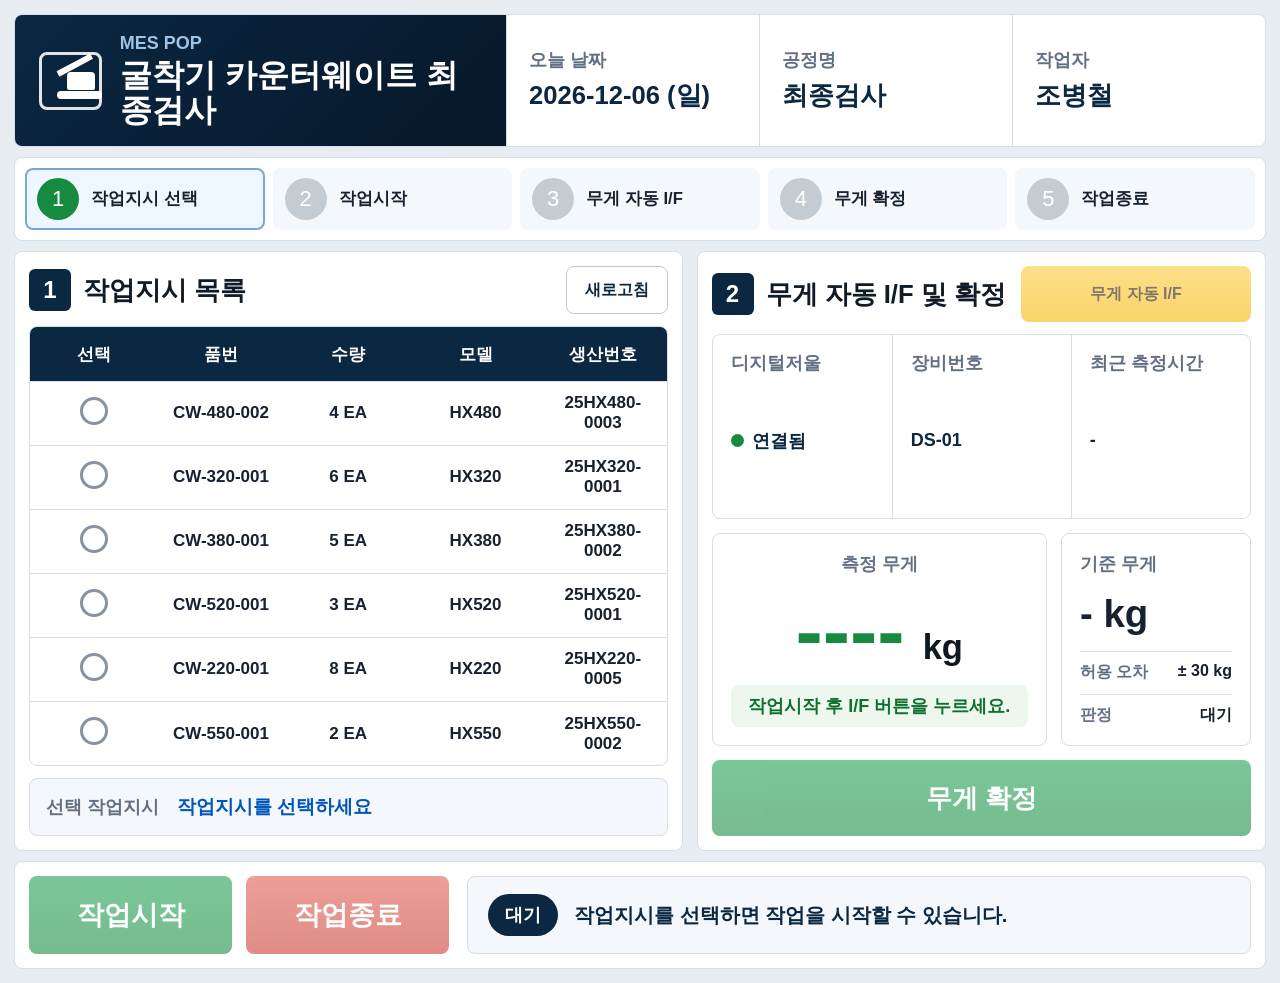
==== index.html @ 25e232bf "Add MES POP final inspection screen" ====
<!doctype html>
<html lang="ko">
  <head>
    <meta charset="UTF-8" />
    <meta name="viewport" content="width=device-width, initial-scale=1.0" />
    <title>MES POP - 최종검사 무게 I/F</title>
    <link rel="stylesheet" href="./styles.css" />
  </head>
  <body>
    <main class="pop-shell">
      <header class="top-bar">
        <section class="brand">
          <div class="brand-icon" aria-hidden="true">
            <span class="boom"></span>
            <span class="body"></span>
            <span class="track"></span>
          </div>
          <div>
            <p class="system-label">MES POP</p>
            <h1>굴착기 카운터웨이트 최종검사</h1>
          </div>
        </section>
        <section class="header-facts" aria-label="작업 기본 정보">
          <article>
            <span>오늘 날짜</span>
            <strong id="todayText">2026-07-09 (목)</strong>
          </article>
          <article>
            <span>공정명</span>
            <strong>최종검사</strong>
          </article>
          <article>
            <span>작업자</span>
            <strong>조병철</strong>
          </article>
        </section>
      </header>

      <section class="status-strip" aria-label="작업 진행 단계">
        <div class="step is-active" data-step="select">
          <span>1</span>
          <strong>작업지시 선택</strong>
        </div>
        <div class="step" data-step="start">
          <span>2</span>
          <strong>작업시작</strong>
        </div>
        <div class="step" data-step="interface">
          <span>3</span>
          <strong>무게 자동 I/F</strong>
        </div>
        <div class="step" data-step="confirm">
          <span>4</span>
          <strong>무게 확정</strong>
        </div>
        <div class="step" data-step="end">
          <span>5</span>
          <strong>작업종료</strong>
        </div>
      </section>

      <section class="workspace">
        <section class="work-orders" aria-labelledby="workOrderTitle">
          <div class="section-heading">
            <div>
              <span class="section-number">1</span>
              <h2 id="workOrderTitle">작업지시 목록</h2>
            </div>
            <button class="ghost-button" id="refreshButton" type="button">새로고침</button>
          </div>

          <div class="table-wrap">
            <table>
              <thead>
                <tr>
                  <th>선택</th>
                  <th>품번</th>
                  <th>수량</th>
                  <th>모델</th>
                  <th>생산번호</th>
                </tr>
              </thead>
              <tbody id="orderRows"></tbody>
            </table>
          </div>

          <div class="selected-summary">
            <span>선택 작업지시</span>
            <strong id="selectedOrderText">작업지시를 선택하세요</strong>
          </div>
        </section>

        <section class="scale-panel" aria-labelledby="scalePanelTitle">
          <div class="section-heading">
            <div>
              <span class="section-number">2</span>
              <h2 id="scalePanelTitle">무게 자동 I/F 및 확정</h2>
            </div>
            <button class="if-button" id="interfaceButton" type="button" disabled>
              무게 자동 I/F
            </button>
          </div>

          <div class="device-row">
            <div>
              <span>디지털저울</span>
              <strong><i class="dot"></i>연결됨</strong>
            </div>
            <div>
              <span>장비번호</span>
              <strong>DS-01</strong>
            </div>
            <div>
              <span>최근 측정시간</span>
              <strong id="measuredAt">-</strong>
            </div>
          </div>

          <div class="weight-grid">
            <article class="weight-display">
              <span>측정 무게</span>
              <div><strong id="weightValue">----</strong><em>kg</em></div>
              <p id="stabilityText">작업시작 후 I/F 버튼을 누르세요.</p>
            </article>
            <article class="spec-card">
              <span>기준 무게</span>
              <strong id="targetWeight">- kg</strong>
              <dl>
                <div>
                  <dt>허용 오차</dt>
                  <dd>± 30 kg</dd>
                </div>
                <div>
                  <dt>판정</dt>
                  <dd id="judgeText">대기</dd>
                </div>
              </dl>
            </article>
          </div>

          <button class="confirm-button" id="confirmButton" type="button" disabled>
            무게 확정
          </button>
        </section>
      </section>

      <footer class="control-bar">
        <section class="operator-actions">
          <button class="start-button" id="startButton" type="button" disabled>작업시작</button>
          <button class="end-button" id="endButton" type="button" disabled>작업종료</button>
        </section>
        <section class="message-panel" aria-live="polite">
          <span id="messageType">대기</span>
          <strong id="statusMessage">작업지시를 선택하면 작업을 시작할 수 있습니다.</strong>
        </section>
      </footer>
    </main>

    <script src="./app.js"></script>
  </body>
</html>
---- styles.css ----
:root {
  --navy: #0b2742;
  --navy-2: #12395f;
  --line: #d7dde5;
  --muted: #637083;
  --text: #17212f;
  --panel: #ffffff;
  --soft: #f4f7fb;
  --green: #168b3f;
  --green-2: #0f7130;
  --amber: #f7b500;
  --amber-2: #d98c00;
  --red: #c7392f;
  --disabled: #aeb7c2;
  font-family: "Pretendard", "Apple SD Gothic Neo", "Malgun Gothic", Arial, sans-serif;
}

* {
  box-sizing: border-box;
}

body {
  margin: 0;
  min-height: 100vh;
  background: #e8edf3;
  color: var(--text);
}

button {
  border: 0;
  border-radius: 8px;
  cursor: pointer;
  font: inherit;
  font-weight: 800;
  letter-spacing: 0;
  min-height: 56px;
  transition: transform 120ms ease, box-shadow 120ms ease, background 120ms ease;
}

button:active:not(:disabled) {
  transform: translateY(1px);
}

button:disabled {
  cursor: not-allowed;
  opacity: 0.58;
}

.pop-shell {
  display: grid;
  grid-template-rows: auto auto 1fr auto;
  gap: 14px;
  min-height: 100vh;
  padding: 18px;
}

.top-bar {
  align-items: stretch;
  background: var(--panel);
  border: 1px solid var(--line);
  border-radius: 8px;
  display: grid;
  grid-template-columns: minmax(360px, 1.1fr) 1.7fr;
  overflow: hidden;
}

.top-bar > *,
.workspace > *,
.control-bar > * {
  min-width: 0;
}

.brand {
  align-items: center;
  background: linear-gradient(135deg, var(--navy), #07182a);
  color: #fff;
  display: flex;
  gap: 18px;
  min-height: 104px;
  padding: 22px 28px;
}

.brand-icon {
  border: 3px solid rgba(255, 255, 255, 0.88);
  border-radius: 8px;
  height: 58px;
  position: relative;
  width: 74px;
}

.brand-icon .body,
.brand-icon .track,
.brand-icon .boom {
  background: #fff;
  position: absolute;
}

.brand-icon .body {
  border-radius: 4px 4px 2px 2px;
  bottom: 17px;
  height: 18px;
  left: 25px;
  width: 28px;
}

.brand-icon .track {
  border-radius: 20px;
  bottom: 8px;
  height: 8px;
  left: 15px;
  width: 45px;
}

.brand-icon .boom {
  height: 6px;
  left: 16px;
  top: 16px;
  transform: rotate(-28deg);
  transform-origin: left center;
  width: 38px;
}

.system-label {
  color: #9ec3e7;
  font-size: 18px;
  font-weight: 800;
  margin: 0 0 4px;
}

h1,
h2,
p {
  margin: 0;
}

h1 {
  font-size: clamp(27px, 2.5vw, 40px);
  line-height: 1.1;
}

.header-facts {
  display: grid;
  grid-template-columns: repeat(3, 1fr);
}

.header-facts article {
  align-content: center;
  border-left: 1px solid var(--line);
  display: grid;
  gap: 6px;
  padding: 20px 28px;
}

.header-facts span,
.device-row span,
.selected-summary span,
.spec-card span,
.weight-display span {
  color: var(--muted);
  font-size: 18px;
  font-weight: 800;
}

.header-facts strong {
  color: var(--navy);
  font-size: clamp(23px, 2vw, 31px);
}

.status-strip {
  background: var(--panel);
  border: 1px solid var(--line);
  border-radius: 8px;
  display: grid;
  gap: 10px;
  grid-template-columns: repeat(5, 1fr);
  padding: 14px;
}

.step {
  align-items: center;
  background: var(--soft);
  border: 2px solid transparent;
  border-radius: 8px;
  display: flex;
  gap: 12px;
  min-height: 66px;
  padding: 10px 14px;
}

.step span {
  align-items: center;
  background: #c5cbd3;
  border-radius: 999px;
  color: #fff;
  display: inline-flex;
  flex: 0 0 42px;
  font-size: 22px;
  height: 42px;
  justify-content: center;
  width: 42px;
}

.step strong {
  font-size: clamp(16px, 1.3vw, 21px);
}

.step.is-active {
  background: #eef6ff;
  border-color: #75a8db;
}

.step.is-active span,
.step.is-done span {
  background: var(--green);
}

.workspace {
  display: grid;
  gap: 14px;
  grid-template-columns: minmax(520px, 1.08fr) minmax(480px, 0.92fr);
  min-height: 0;
}

.work-orders,
.scale-panel,
.control-bar {
  background: var(--panel);
  border: 1px solid var(--line);
  border-radius: 8px;
}

.work-orders,
.scale-panel {
  display: grid;
  grid-template-rows: auto 1fr auto;
  min-height: 0;
  padding: 16px;
}

.section-heading {
  align-items: center;
  display: flex;
  justify-content: space-between;
  margin-bottom: 12px;
}

.section-heading > div {
  align-items: center;
  display: flex;
  gap: 12px;
}

.section-number {
  align-items: center;
  background: var(--navy);
  border-radius: 6px;
  color: #fff;
  display: inline-flex;
  font-size: 24px;
  font-weight: 900;
  height: 42px;
  justify-content: center;
  width: 42px;
}

h2 {
  color: #111b27;
  font-size: clamp(24px, 2vw, 32px);
}

.ghost-button {
  background: #fff;
  border: 1px solid #bfc9d4;
  color: var(--navy);
  min-height: 48px;
  padding: 0 18px;
}

.if-button {
  background: linear-gradient(180deg, #ffc936, var(--amber));
  color: #221600;
  min-width: 230px;
  padding: 0 24px;
}

.table-wrap {
  border: 1px solid var(--line);
  border-radius: 8px;
  min-height: 0;
  overflow: auto;
}

table {
  border-collapse: collapse;
  table-layout: fixed;
  width: 100%;
}

th {
  background: var(--navy);
  color: #fff;
  font-size: clamp(17px, 1.25vw, 22px);
  height: 58px;
  position: sticky;
  top: 0;
  z-index: 1;
}

td {
  border-top: 1px solid var(--line);
  font-size: clamp(17px, 1.25vw, 21px);
  font-weight: 700;
  height: 70px;
  padding: 0 14px;
  text-align: center;
  word-break: keep-all;
}

tbody tr {
  cursor: pointer;
}

tbody tr.is-selected {
  background: #e6f2ff;
  color: #0056b8;
  outline: 3px solid #4f9ceb;
  outline-offset: -3px;
}

.radio-mark {
  border: 3px solid #8793a1;
  border-radius: 999px;
  display: inline-block;
  height: 28px;
  position: relative;
  width: 28px;
}

.is-selected .radio-mark {
  border-color: #006ddf;
}

.is-selected .radio-mark::after {
  background: #006ddf;
  border-radius: 999px;
  content: "";
  height: 12px;
  left: 5px;
  position: absolute;
  top: 5px;
  width: 12px;
}

.selected-summary {
  align-items: center;
  background: var(--soft);
  border: 1px solid var(--line);
  border-radius: 8px;
  display: flex;
  gap: 18px;
  margin-top: 12px;
  min-height: 58px;
  padding: 0 16px;
}

.selected-summary strong {
  color: #0056b8;
  font-size: clamp(19px, 1.5vw, 24px);
}

.device-row {
  border: 1px solid var(--line);
  border-radius: 8px;
  display: grid;
  grid-template-columns: repeat(3, 1fr);
  margin-bottom: 14px;
}

.device-row div {
  display: grid;
  gap: 4px;
  padding: 16px 18px;
}

.device-row div + div {
  border-left: 1px solid var(--line);
}

.device-row strong {
  color: var(--navy);
  font-size: clamp(18px, 1.3vw, 23px);
}

.dot {
  background: var(--green);
  border-radius: 999px;
  display: inline-block;
  height: 13px;
  margin-right: 8px;
  width: 13px;
}

.weight-grid {
  display: grid;
  gap: 14px;
  grid-template-columns: 1fr 230px;
}

.weight-display,
.spec-card {
  border: 1px solid var(--line);
  border-radius: 8px;
  min-height: 230px;
  padding: 22px;
}

.weight-display {
  align-content: center;
  display: grid;
  gap: 18px;
  text-align: center;
}

.weight-display div {
  align-items: baseline;
  display: flex;
  gap: 18px;
  justify-content: center;
}

.weight-display strong {
  color: var(--green);
  font-size: clamp(72px, 8vw, 132px);
  line-height: 0.9;
}

.weight-display em {
  color: #101820;
  font-size: clamp(34px, 3.3vw, 50px);
  font-style: normal;
  font-weight: 900;
}

.weight-display p {
  background: #eef7ee;
  border-radius: 8px;
  color: var(--green-2);
  font-size: clamp(18px, 1.4vw, 23px);
  font-weight: 900;
  min-height: 42px;
  padding: 9px 12px;
}

.spec-card {
  display: grid;
  gap: 14px;
}

.spec-card > strong {
  color: var(--text);
  font-size: clamp(31px, 3vw, 44px);
}

dl,
dt,
dd {
  margin: 0;
}

.spec-card dl {
  display: grid;
  gap: 10px;
}

.spec-card dl div {
  border-top: 1px solid var(--line);
  display: flex;
  justify-content: space-between;
  padding-top: 10px;
}

dt {
  color: var(--muted);
  font-weight: 800;
}

dd {
  font-weight: 900;
}

.confirm-button {
  align-self: end;
  background: linear-gradient(180deg, #1aa04c, var(--green));
  color: #fff;
  font-size: clamp(25px, 2vw, 32px);
  margin-top: 14px;
  min-height: 80px;
  width: 100%;
}

.control-bar {
  align-items: center;
  display: grid;
  gap: 18px;
  grid-template-columns: minmax(480px, 0.85fr) 1fr;
  padding: 16px;
}

.operator-actions {
  display: grid;
  gap: 14px;
  grid-template-columns: 1fr 1fr;
}

.start-button,
.end-button {
  color: #fff;
  font-size: clamp(26px, 2.1vw, 34px);
  min-height: 86px;
}

.start-button {
  background: linear-gradient(180deg, #1aa04c, var(--green));
}

.end-button {
  background: linear-gradient(180deg, #e25a4f, var(--red));
}

.message-panel {
  align-items: center;
  background: var(--soft);
  border: 1px solid var(--line);
  border-radius: 8px;
  display: flex;
  gap: 16px;
  min-height: 86px;
  padding: 16px 20px;
}

.message-panel span {
  align-items: center;
  background: var(--navy);
  border-radius: 999px;
  color: #fff;
  display: inline-flex;
  flex: 0 0 70px;
  font-size: 18px;
  font-weight: 900;
  height: 42px;
  justify-content: center;
}

.message-panel strong {
  color: var(--navy);
  font-size: clamp(20px, 1.5vw, 26px);
}

.is-working .message-panel span {
  background: var(--green);
}

.is-alert .message-panel span {
  background: var(--amber-2);
}

.is-complete .message-panel span {
  background: var(--green);
}

@media (max-width: 1020px) {
  .pop-shell {
    padding: 10px;
  }

  .top-bar,
  .workspace,
  .control-bar {
    grid-template-columns: 1fr;
  }

  .header-facts {
    grid-template-columns: 1fr;
  }

  .header-facts article {
    border-left: 0;
    border-top: 1px solid var(--line);
  }

  .status-strip {
    grid-template-columns: 1fr;
  }

  .weight-grid,
  .device-row {
    grid-template-columns: 1fr;
  }

  .device-row div + div {
    border-left: 0;
    border-top: 1px solid var(--line);
  }
}

@media (max-width: 1360px) {
  .pop-shell {
    gap: 10px;
    padding: 14px;
  }

  .brand {
    min-height: 90px;
    padding: 18px 24px;
  }

  .header-facts article {
    padding: 16px 22px;
  }

  .status-strip {
    gap: 8px;
    padding: 10px;
  }

  .step {
    min-height: 60px;
    padding: 8px 10px;
  }

  .workspace {
    grid-template-columns: minmax(0, 1.08fr) minmax(0, 0.92fr);
  }

  .work-orders,
  .scale-panel {
    padding: 14px;
  }

  th {
    height: 54px;
  }

  td {
    height: 64px;
    padding: 0 8px;
  }

  .weight-grid {
    grid-template-columns: minmax(0, 1fr) 190px;
  }

  .weight-display,
  .spec-card {
    min-height: 205px;
    padding: 18px;
  }

  .weight-display strong {
    font-size: clamp(58px, 6.4vw, 82px);
  }

  .weight-display em {
    font-size: clamp(28px, 2.7vw, 38px);
  }

  .confirm-button {
    min-height: 76px;
  }

  .control-bar {
    grid-template-columns: minmax(0, 420px) minmax(0, 1fr);
    padding: 14px;
  }

  .start-button,
  .end-button,
  .message-panel {
    min-height: 78px;
  }
}

@media (max-width: 1020px) {
  .top-bar,
  .workspace,
  .control-bar {
    grid-template-columns: minmax(0, 1fr);
  }

  .section-heading {
    align-items: stretch;
    gap: 10px;
  }

  .section-heading > div {
    min-width: 0;
  }

  .if-button,
  .ghost-button {
    min-width: 0;
    width: 118px;
  }

  .table-wrap {
    max-width: 100%;
    overflow-x: auto;
  }

  table {
    min-width: 680px;
  }

  .weight-grid,
  .device-row,
  .operator-actions {
    grid-template-columns: minmax(0, 1fr);
  }

  .weight-grid {
    gap: 10px;
  }

  .control-bar {
    gap: 10px;
  }
}
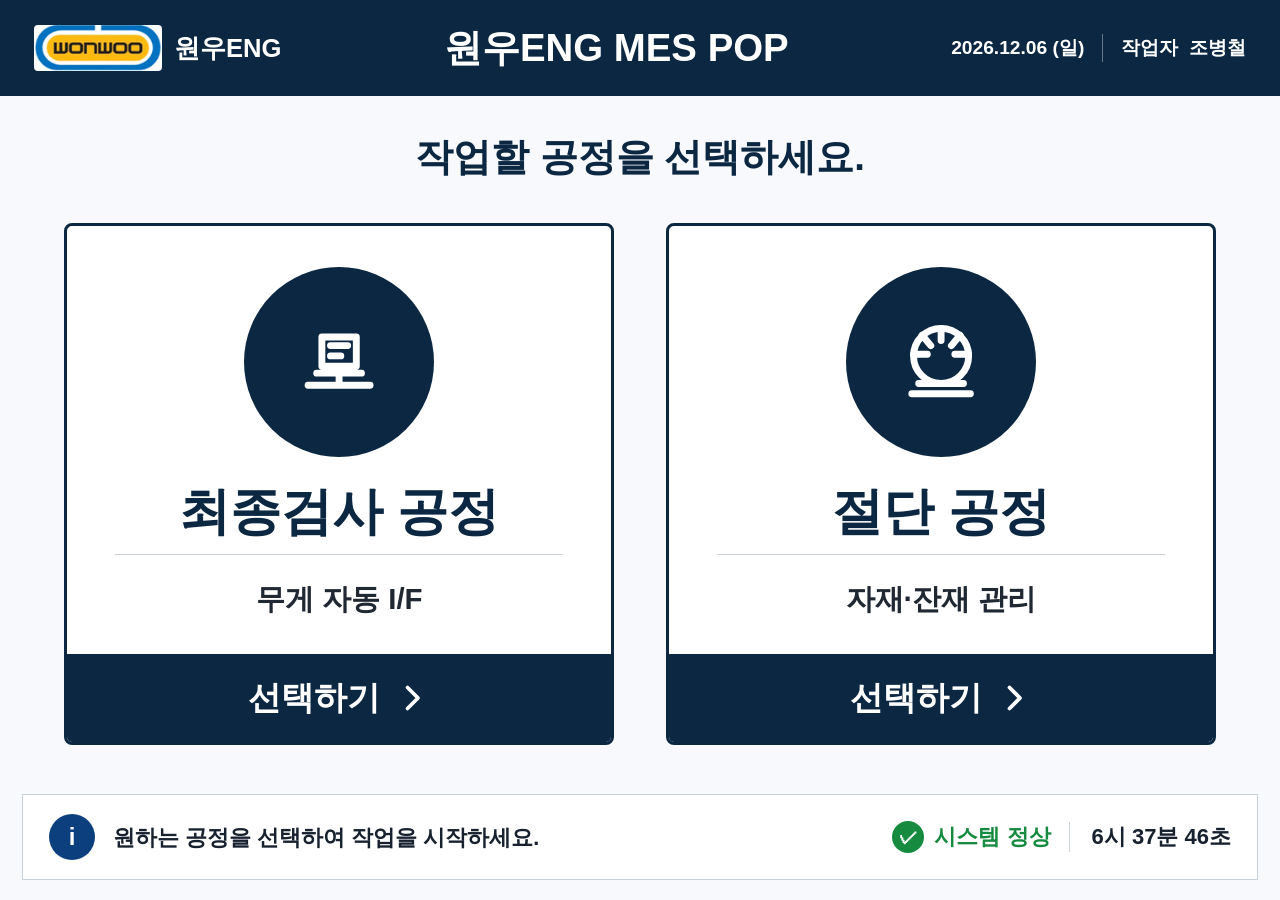
==== commit f5e27574: "공정 선택 및 절단 POP 화면 추가" ====
--- a/index.html
+++ b/index.html
@@ -3,159 +3,52 @@
   <head>
     <meta charset="UTF-8" />
     <meta name="viewport" content="width=device-width, initial-scale=1.0" />
-    <title>MES POP - 최종검사 무게 I/F</title>
-    <link rel="stylesheet" href="./styles.css" />
+    <title>원우ENG MES POP - 공정 선택</title>
+    <link rel="stylesheet" href="./process-select.css" />
   </head>
   <body>
-    <main class="pop-shell">
-      <header class="top-bar">
-        <section class="brand">
-          <div class="brand-icon" aria-hidden="true">
-            <span class="boom"></span>
-            <span class="body"></span>
-            <span class="track"></span>
-          </div>
-          <div>
-            <p class="system-label">MES POP</p>
-            <h1>굴착기 카운터웨이트 최종검사</h1>
-          </div>
-        </section>
-        <section class="header-facts" aria-label="작업 기본 정보">
-          <article>
-            <span>오늘 날짜</span>
-            <strong id="todayText">2026-07-09 (목)</strong>
-          </article>
-          <article>
-            <span>공정명</span>
-            <strong>최종검사</strong>
-          </article>
-          <article>
-            <span>작업자</span>
-            <strong>조병철</strong>
-          </article>
-        </section>
+    <main class="process-shell">
+      <header class="process-header">
+        <div class="company-brand">
+          <img class="company-ci" src="./assets/wonwoo-ci.jpg" alt="원우ENG CI" />
+          <strong class="company-name">원우ENG</strong>
+        </div>
+        <h1>원우ENG MES POP</h1>
+        <div class="header-info">
+          <span id="todayText">오늘 날짜</span><i aria-hidden="true"></i><span>작업자&nbsp; 조병철</span>
+        </div>
       </header>
 
-      <section class="status-strip" aria-label="작업 진행 단계">
-        <div class="step is-active" data-step="select">
-          <span>1</span>
-          <strong>작업지시 선택</strong>
-        </div>
-        <div class="step" data-step="start">
-          <span>2</span>
-          <strong>작업시작</strong>
-        </div>
-        <div class="step" data-step="interface">
-          <span>3</span>
-          <strong>무게 자동 I/F</strong>
-        </div>
-        <div class="step" data-step="confirm">
-          <span>4</span>
-          <strong>무게 확정</strong>
-        </div>
-        <div class="step" data-step="end">
-          <span>5</span>
-          <strong>작업종료</strong>
+      <section class="process-content" aria-labelledby="processTitle">
+        <h2 id="processTitle">작업할 공정을 선택하세요.</h2>
+        <div class="process-grid">
+          <a class="process-card inspection-card" href="./final-inspection.html">
+            <span class="process-icon" aria-hidden="true">
+              <svg viewBox="0 0 64 64"><path d="M14 46h36M19 39h26M22 18h20v17H22zM32 35v11M27 23h10M27 29h6" /></svg>
+            </span>
+            <strong>최종검사 공정</strong>
+            <span class="process-description">무게 자동 I/F</span>
+            <span class="select-action">선택하기 <svg viewBox="0 0 24 24" aria-hidden="true"><path d="m9 5 7 7-7 7" /></svg></span>
+          </a>
+
+          <a class="process-card cutting-card" href="./cutting.html">
+            <span class="process-icon" aria-hidden="true">
+              <svg viewBox="0 0 64 64"><circle cx="32" cy="29" r="16" /><path d="M32 13v7M21 17l5 6M43 17l-5 6M16 28h8M40 28h8M19 45h26M15 51h34" /></svg>
+            </span>
+            <strong>절단 공정</strong>
+            <span class="process-description">자재·잔재 관리</span>
+            <span class="select-action">선택하기 <svg viewBox="0 0 24 24" aria-hidden="true"><path d="m9 5 7 7-7 7" /></svg></span>
+          </a>
         </div>
       </section>
 
-      <section class="workspace">
-        <section class="work-orders" aria-labelledby="workOrderTitle">
-          <div class="section-heading">
-            <div>
-              <span class="section-number">1</span>
-              <h2 id="workOrderTitle">작업지시 목록</h2>
-            </div>
-            <button class="ghost-button" id="refreshButton" type="button">새로고침</button>
-          </div>
-
-          <div class="table-wrap">
-            <table>
-              <thead>
-                <tr>
-                  <th>선택</th>
-                  <th>품번</th>
-                  <th>수량</th>
-                  <th>모델</th>
-                  <th>생산번호</th>
-                </tr>
-              </thead>
-              <tbody id="orderRows"></tbody>
-            </table>
-          </div>
-
-          <div class="selected-summary">
-            <span>선택 작업지시</span>
-            <strong id="selectedOrderText">작업지시를 선택하세요</strong>
-          </div>
-        </section>
-
-        <section class="scale-panel" aria-labelledby="scalePanelTitle">
-          <div class="section-heading">
-            <div>
-              <span class="section-number">2</span>
-              <h2 id="scalePanelTitle">무게 자동 I/F 및 확정</h2>
-            </div>
-            <button class="if-button" id="interfaceButton" type="button" disabled>
-              무게 자동 I/F
-            </button>
-          </div>
-
-          <div class="device-row">
-            <div>
-              <span>디지털저울</span>
-              <strong><i class="dot"></i>연결됨</strong>
-            </div>
-            <div>
-              <span>장비번호</span>
-              <strong>DS-01</strong>
-            </div>
-            <div>
-              <span>최근 측정시간</span>
-              <strong id="measuredAt">-</strong>
-            </div>
-          </div>
-
-          <div class="weight-grid">
-            <article class="weight-display">
-              <span>측정 무게</span>
-              <div><strong id="weightValue">----</strong><em>kg</em></div>
-              <p id="stabilityText">작업시작 후 I/F 버튼을 누르세요.</p>
-            </article>
-            <article class="spec-card">
-              <span>기준 무게</span>
-              <strong id="targetWeight">- kg</strong>
-              <dl>
-                <div>
-                  <dt>허용 오차</dt>
-                  <dd>± 30 kg</dd>
-                </div>
-                <div>
-                  <dt>판정</dt>
-                  <dd id="judgeText">대기</dd>
-                </div>
-              </dl>
-            </article>
-          </div>
-
-          <button class="confirm-button" id="confirmButton" type="button" disabled>
-            무게 확정
-          </button>
-        </section>
-      </section>
-
-      <footer class="control-bar">
-        <section class="operator-actions">
-          <button class="start-button" id="startButton" type="button" disabled>작업시작</button>
-          <button class="end-button" id="endButton" type="button" disabled>작업종료</button>
-        </section>
-        <section class="message-panel" aria-live="polite">
-          <span id="messageType">대기</span>
-          <strong id="statusMessage">작업지시를 선택하면 작업을 시작할 수 있습니다.</strong>
-        </section>
+      <footer class="system-strip">
+        <div class="guide-icon" aria-hidden="true">i</div>
+        <strong>원하는 공정을 선택하여 작업을 시작하세요.</strong>
+        <div class="system-status"><span aria-hidden="true">✓</span> 시스템 정상</div>
+        <time id="clockText">--:--:--</time>
       </footer>
     </main>
-
-    <script src="./app.js"></script>
+    <script src="./process-select.js"></script>
   </body>
 </html>
--- a/process-select.css
+++ b/process-select.css
@@ -0,0 +1,75 @@
+:root {
+  --navy: #0b2742; --line: #c9d2dc; --surface: #ffffff; --background: #e8edf3;
+  --green: #168b3f; --text: #17212f;
+  font-family: "Pretendard", "Apple SD Gothic Neo", "Malgun Gothic", Arial, sans-serif;
+}
+
+* { box-sizing: border-box; }
+body { margin: 0; min-height: 100vh; background: var(--background); color: var(--text); }
+.process-shell { display: grid; grid-template-rows: auto 1fr auto; min-height: 100vh; background: #f7f9fc; }
+.process-header {
+  align-items: center; background: var(--navy); color: #fff; display: grid; gap: 16px;
+  grid-template-columns: auto 1fr auto; min-height: 96px; padding: 18px 34px;
+}
+.company-brand { align-items: center; display: flex; gap: 12px; min-width: 0; }
+.company-ci { background: #fff; border-radius: 4px; display: block; height: auto; width: clamp(112px, 10vw, 152px); }
+.company-name { font-size: clamp(22px, 2vw, 30px); }
+.process-header h1 { font-size: clamp(30px, 3vw, 48px); margin: 0; text-align: center; }
+.header-info { align-items: center; display: flex; font-size: clamp(17px, 1.5vw, 24px); font-weight: 800; gap: 18px; white-space: nowrap; }
+.header-info i { background: rgba(255,255,255,.38); display: block; height: 28px; width: 1px; }
+.process-content {
+  display: grid; grid-template-rows: auto minmax(0, 1fr); margin: 0 auto; max-width: 1480px;
+  padding: clamp(28px, 4vh, 54px) clamp(28px, 5vw, 76px) 36px; width: 100%;
+}
+.process-content h2 { color: var(--navy); font-size: clamp(30px, 3vw, 48px); margin: 0 0 clamp(24px, 3vh, 40px); text-align: center; }
+.process-grid { display: grid; gap: clamp(28px, 4vw, 52px); grid-template-columns: repeat(2, minmax(0, 1fr)); margin: auto 0; }
+.process-card {
+  background: var(--surface); border: 3px solid var(--navy); border-radius: 8px; color: var(--navy);
+  display: grid; grid-template-rows: auto auto auto auto; min-height: min(58vh, 570px); overflow: hidden;
+  text-align: center; text-decoration: none; transition: transform 150ms ease, box-shadow 150ms ease, border-color 150ms ease;
+}
+.process-card:hover, .process-card:focus-visible { border-color: #1a62a1; box-shadow: 0 16px 36px rgba(11,39,66,.18); outline: none; transform: translateY(-4px); }
+.process-card:active { transform: translateY(0); }
+.process-icon {
+  align-items: center; align-self: end; background: var(--navy); border-radius: 999px; color: #fff; display: inline-flex;
+  height: clamp(120px, 15vw, 190px); justify-content: center; justify-self: center; margin-top: clamp(28px, 4vh, 52px); width: clamp(120px, 15vw, 190px);
+}
+.process-icon svg { fill: none; height: 58%; stroke: currentColor; stroke-linecap: round; stroke-linejoin: round; stroke-width: 4; width: 58%; }
+.process-card > strong { align-self: center; font-size: clamp(34px, 4vw, 62px); line-height: 1.15; padding: 24px 24px 10px; }
+.process-description { align-self: start; border-top: 1px solid var(--line); color: #202833; font-size: clamp(22px, 2.3vw, 34px); font-weight: 700; margin: 0 48px; padding: 25px 20px; }
+.select-action { align-items: center; align-self: end; background: var(--navy); color: #fff; display: flex; font-size: clamp(25px, 2.6vw, 38px); font-weight: 900; gap: 14px; justify-content: center; min-height: 88px; }
+.select-action svg { fill: none; height: 36px; stroke: currentColor; stroke-linecap: round; stroke-linejoin: round; stroke-width: 2.5; width: 36px; }
+.system-strip {
+  align-items: center; background: #fff; border: 1px solid var(--line); display: grid; gap: 18px;
+  grid-template-columns: auto 1fr auto auto; margin: 0 22px 20px; min-height: 86px; padding: 14px 26px;
+}
+.guide-icon, .system-status span { align-items: center; background: #0b3f7d; border-radius: 999px; color: #fff; display: flex; font-size: 24px; font-style: normal; font-weight: 900; height: 46px; justify-content: center; width: 46px; }
+.system-strip strong { font-size: clamp(18px, 1.7vw, 27px); }
+.system-status { align-items: center; color: var(--green); display: flex; font-size: 22px; font-weight: 900; gap: 10px; white-space: nowrap; }
+.system-status span { background: var(--green); font-size: 19px; height: 32px; width: 32px; }
+.system-strip time { border-left: 1px solid var(--line); font-size: 22px; font-weight: 800; padding-left: 22px; white-space: nowrap; }
+
+@media (max-width: 900px) {
+  .process-header { grid-template-columns: auto 1fr; padding: 16px 20px; }
+  .process-header h1 { text-align: left; }
+  .header-info { grid-column: 1 / -1; justify-content: space-between; }
+  .process-grid { grid-template-columns: 1fr; }
+  .process-card { min-height: 440px; }
+  .process-shell { display: block; }
+  .system-strip { grid-template-columns: auto 1fr; margin-top: 24px; }
+  .system-status, .system-strip time { justify-self: start; }
+}
+
+@media (max-width: 520px) {
+  .process-header { grid-template-columns: 1fr; }
+  .company-ci { width: 108px; }
+  .company-name { font-size: 21px; }
+  .header-info { align-items: flex-start; flex-direction: column; gap: 8px; }
+  .header-info i { display: none; }
+  .process-content { padding: 24px 14px; }
+  .process-content h2 { font-size: 27px; }
+  .process-card > strong { font-size: 38px; }
+  .process-description { margin: 0 24px; }
+  .system-strip { margin: 0 10px 10px; padding: 14px; }
+}
+@media (prefers-reduced-motion: reduce) { .process-card { transition: none; } }
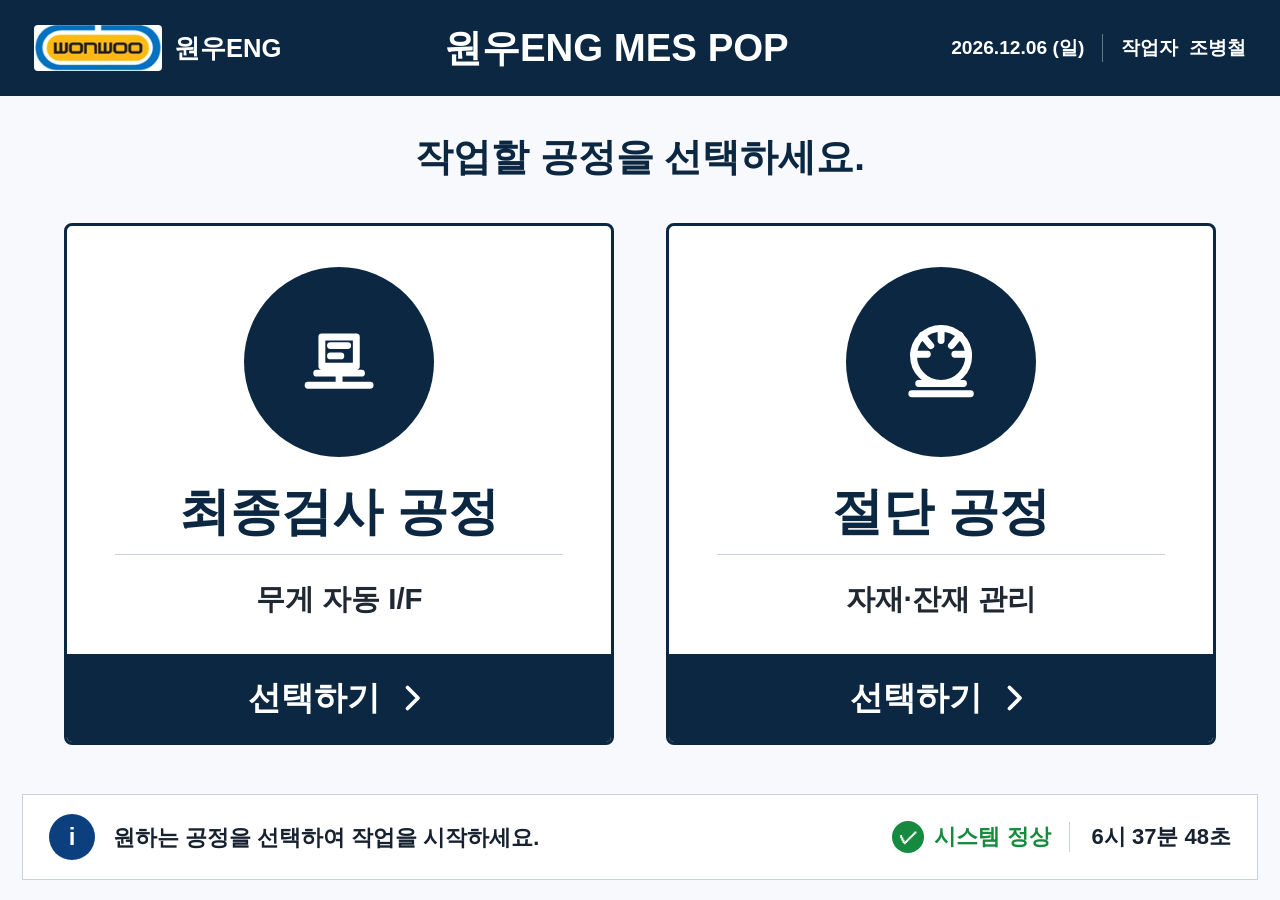
==== commit aa87f4a4: "작업자 선택 및 이름 반영 기능 추가" ====
--- a/index.html
+++ b/index.html
@@ -5,6 +5,7 @@
     <meta name="viewport" content="width=device-width, initial-scale=1.0" />
     <title>원우ENG MES POP - 공정 선택</title>
     <link rel="stylesheet" href="./process-select.css" />
+    <link rel="stylesheet" href="./operator.css" />
   </head>
   <body>
     <main class="process-shell">
@@ -15,7 +16,7 @@
         </div>
         <h1>원우ENG MES POP</h1>
         <div class="header-info">
-          <span id="todayText">오늘 날짜</span><i aria-hidden="true"></i><span>작업자&nbsp; 조병철</span>
+          <span id="todayText">오늘 날짜</span><i aria-hidden="true"></i><span>작업자&nbsp; <b data-operator-name>조병철</b></span>
         </div>
       </header>
 
@@ -49,6 +50,7 @@
         <time id="clockText">--:--:--</time>
       </footer>
     </main>
+    <script src="./operator.js"></script>
     <script src="./process-select.js"></script>
   </body>
 </html>
--- a/operator.css
+++ b/operator.css
@@ -0,0 +1,134 @@
+.operator-select-button {
+  align-items: center;
+  background: #f7b500;
+  border: 0;
+  border-radius: 7px;
+  color: #241900;
+  display: inline-flex;
+  flex: 0 0 auto;
+  font-size: 16px;
+  font-weight: 900;
+  gap: 7px;
+  justify-content: center;
+  min-height: 48px;
+  padding: 0 14px;
+  white-space: nowrap;
+}
+
+.operator-select-button:hover,
+.operator-select-button:focus-visible {
+  background: #ffc72c;
+  outline: 3px solid rgba(247, 181, 0, 0.28);
+}
+
+.operator-select-button svg {
+  fill: none;
+  height: 22px;
+  stroke: currentColor;
+  stroke-linecap: round;
+  stroke-linejoin: round;
+  stroke-width: 2.2;
+  width: 22px;
+}
+
+.operator-dialog {
+  border: 0;
+  border-radius: 8px;
+  box-shadow: 0 24px 80px rgba(0, 0, 0, 0.4);
+  max-width: 560px;
+  padding: 0;
+  width: calc(100% - 32px);
+}
+
+.operator-dialog::backdrop {
+  background: rgba(5, 20, 34, 0.72);
+}
+
+.operator-dialog form {
+  margin: 0;
+}
+
+.operator-dialog-header {
+  background: #0b2742;
+  color: #fff;
+  padding: 22px 24px;
+}
+
+.operator-dialog-header span {
+  color: #9ec3e7;
+  display: block;
+  font-size: 14px;
+  font-weight: 900;
+  margin-bottom: 5px;
+}
+
+.operator-dialog-header h2 {
+  font-size: 28px;
+  line-height: 1.25;
+  margin: 0;
+}
+
+.operator-dialog-body {
+  padding: 24px;
+}
+
+.operator-dialog-body label {
+  color: #465467;
+  display: grid;
+  font-size: 15px;
+  font-weight: 900;
+  gap: 8px;
+}
+
+.operator-dialog-body input {
+  border: 2px solid #aeb9c5;
+  border-radius: 6px;
+  color: #17212f;
+  font-size: 24px;
+  font-weight: 900;
+  height: 60px;
+  padding: 0 14px;
+  width: 100%;
+}
+
+.operator-dialog-body input:focus {
+  border-color: #0d55b8;
+  outline: 3px solid rgba(13, 85, 184, 0.16);
+}
+
+.operator-dialog-actions {
+  display: grid;
+  gap: 10px;
+  grid-template-columns: 1fr 1fr;
+  padding: 0 24px 24px;
+}
+
+.operator-dialog-actions button {
+  border: 0;
+  border-radius: 6px;
+  font-size: 19px;
+  font-weight: 900;
+  min-height: 58px;
+}
+
+.operator-dialog-cancel {
+  background: #e5e9ee;
+  color: #374354;
+}
+
+.operator-dialog-confirm {
+  background: #168b3f;
+  color: #fff;
+}
+
+@media (max-width: 520px) {
+  .operator-dialog-header,
+  .operator-dialog-body {
+    padding: 18px;
+  }
+
+  .operator-dialog-actions {
+    grid-template-columns: 1fr;
+    padding: 0 18px 18px;
+  }
+}
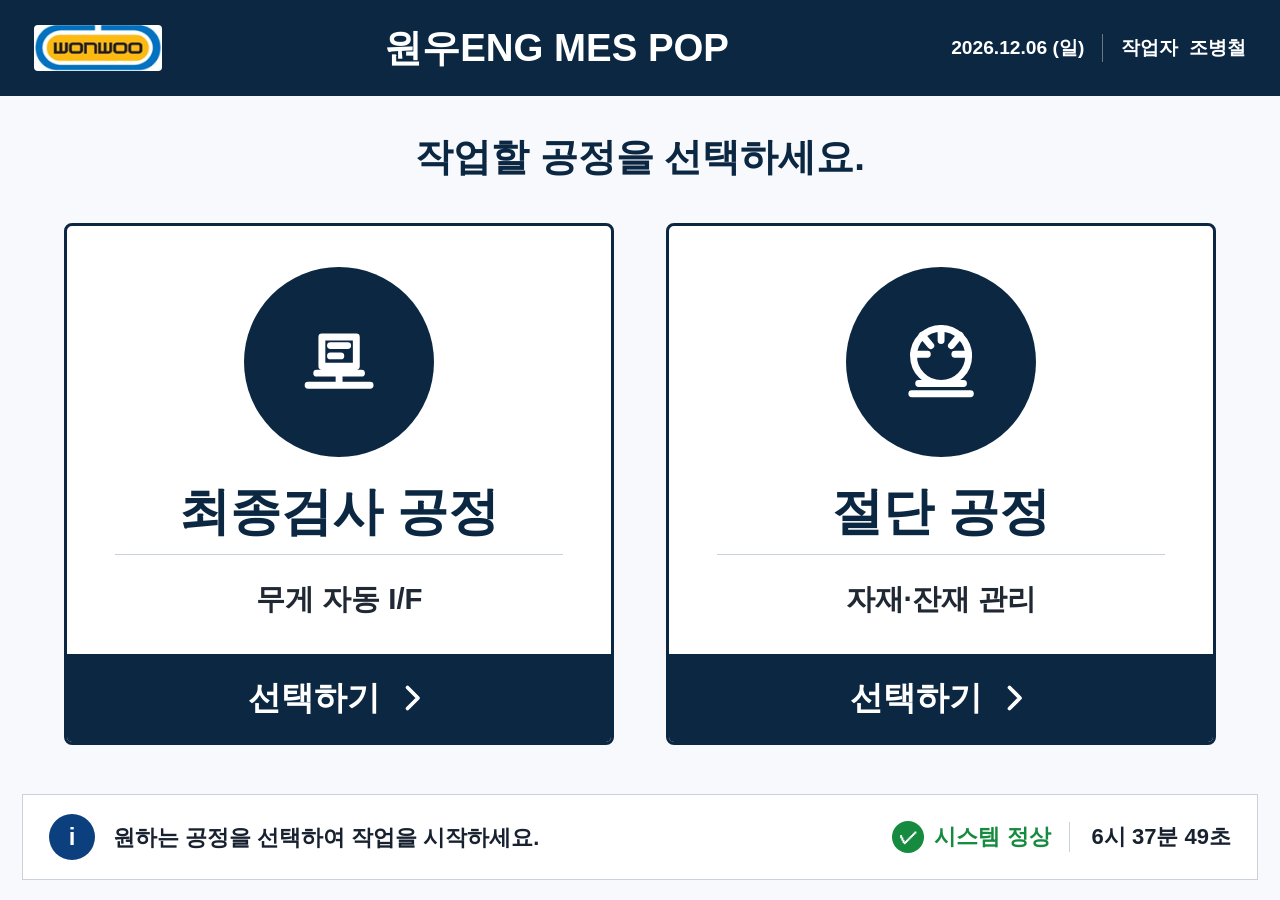
==== commit 521c503f: "POP 헤더 CI 적용 및 재고 변동 현황 개선" ====
--- a/index.html
+++ b/index.html
@@ -12,7 +12,6 @@
       <header class="process-header">
         <div class="company-brand">
           <img class="company-ci" src="./assets/wonwoo-ci.jpg" alt="원우ENG CI" />
-          <strong class="company-name">원우ENG</strong>
         </div>
         <h1>원우ENG MES POP</h1>
         <div class="header-info">
--- a/process-select.css
+++ b/process-select.css
@@ -11,9 +11,8 @@
   align-items: center; background: var(--navy); color: #fff; display: grid; gap: 16px;
   grid-template-columns: auto 1fr auto; min-height: 96px; padding: 18px 34px;
 }
-.company-brand { align-items: center; display: flex; gap: 12px; min-width: 0; }
+.company-brand { align-items: center; display: flex; min-width: 0; }
 .company-ci { background: #fff; border-radius: 4px; display: block; height: auto; width: clamp(112px, 10vw, 152px); }
-.company-name { font-size: clamp(22px, 2vw, 30px); }
 .process-header h1 { font-size: clamp(30px, 3vw, 48px); margin: 0; text-align: center; }
 .header-info { align-items: center; display: flex; font-size: clamp(17px, 1.5vw, 24px); font-weight: 800; gap: 18px; white-space: nowrap; }
 .header-info i { background: rgba(255,255,255,.38); display: block; height: 28px; width: 1px; }
@@ -63,7 +62,6 @@
 @media (max-width: 520px) {
   .process-header { grid-template-columns: 1fr; }
   .company-ci { width: 108px; }
-  .company-name { font-size: 21px; }
   .header-info { align-items: flex-start; flex-direction: column; gap: 8px; }
   .header-info i { display: none; }
   .process-content { padding: 24px 14px; }
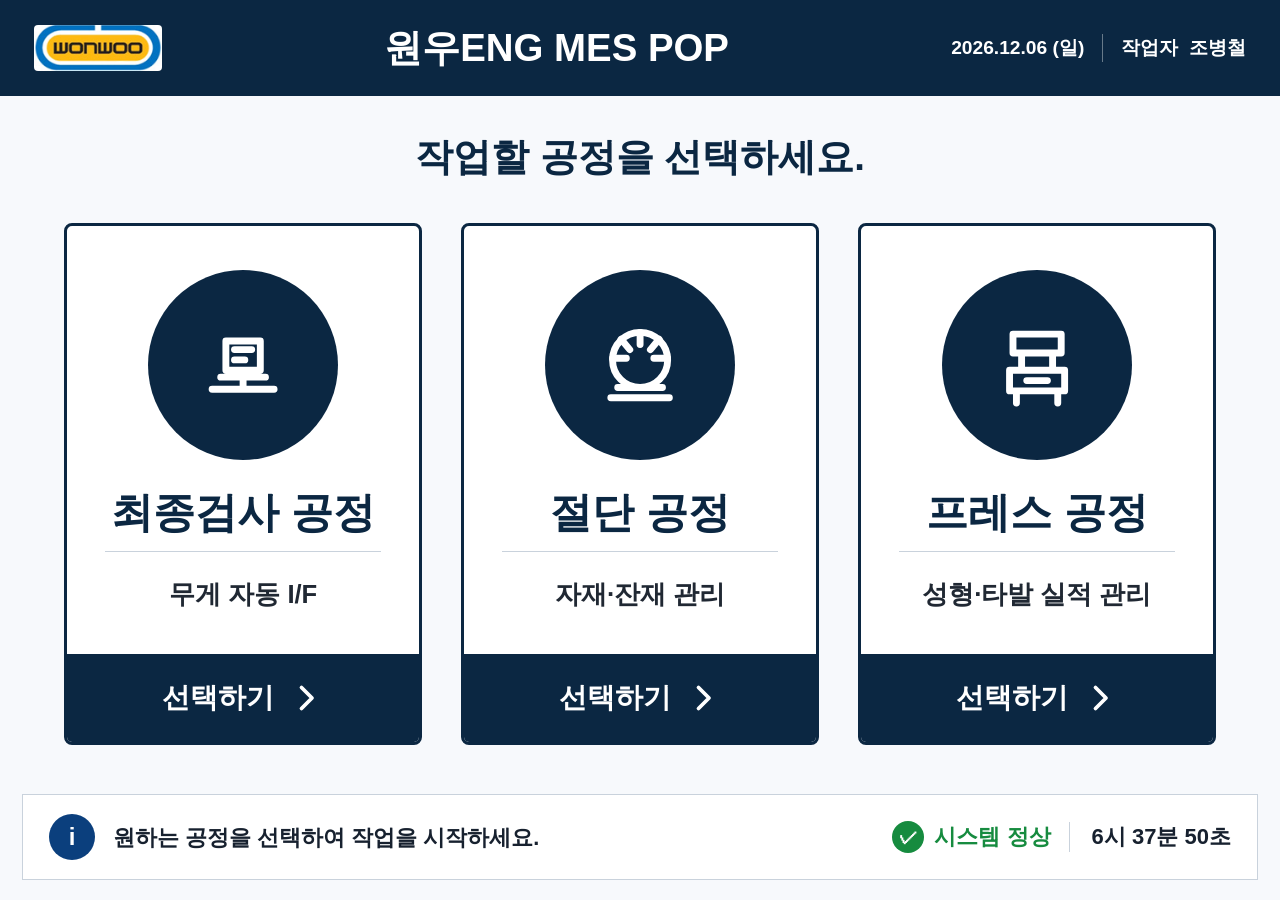
==== commit 52927739: "Add press process screen" ====
--- a/index.html
+++ b/index.html
@@ -39,6 +39,14 @@
             <span class="process-description">자재·잔재 관리</span>
             <span class="select-action">선택하기 <svg viewBox="0 0 24 24" aria-hidden="true"><path d="m9 5 7 7-7 7" /></svg></span>
           </a>
+          <a class="process-card press-card" href="./press.html">
+            <span class="process-icon" aria-hidden="true">
+              <svg viewBox="0 0 64 64"><path d="M18 14h28v11H18zM23 25v10M41 25v10M16 35h32v12H16zM20 47v7M44 47v7M26 41h12" /></svg>
+            </span>
+            <strong>프레스 공정</strong>
+            <span class="process-description">성형·타발 실적 관리</span>
+            <span class="select-action">선택하기 <svg viewBox="0 0 24 24" aria-hidden="true"><path d="m9 5 7 7-7 7" /></svg></span>
+          </a>
         </div>
       </section>
 
@@ -53,3 +61,5 @@
     <script src="./process-select.js"></script>
   </body>
 </html>
+
+
--- a/process-select.css
+++ b/process-select.css
@@ -21,7 +21,7 @@
   padding: clamp(28px, 4vh, 54px) clamp(28px, 5vw, 76px) 36px; width: 100%;
 }
 .process-content h2 { color: var(--navy); font-size: clamp(30px, 3vw, 48px); margin: 0 0 clamp(24px, 3vh, 40px); text-align: center; }
-.process-grid { display: grid; gap: clamp(28px, 4vw, 52px); grid-template-columns: repeat(2, minmax(0, 1fr)); margin: auto 0; }
+.process-grid { display: grid; gap: clamp(22px, 3vw, 42px); grid-template-columns: repeat(3, minmax(0, 1fr)); margin: auto 0; }
 .process-card {
   background: var(--surface); border: 3px solid var(--navy); border-radius: 8px; color: var(--navy);
   display: grid; grid-template-rows: auto auto auto auto; min-height: min(58vh, 570px); overflow: hidden;
@@ -34,9 +34,9 @@
   height: clamp(120px, 15vw, 190px); justify-content: center; justify-self: center; margin-top: clamp(28px, 4vh, 52px); width: clamp(120px, 15vw, 190px);
 }
 .process-icon svg { fill: none; height: 58%; stroke: currentColor; stroke-linecap: round; stroke-linejoin: round; stroke-width: 4; width: 58%; }
-.process-card > strong { align-self: center; font-size: clamp(34px, 4vw, 62px); line-height: 1.15; padding: 24px 24px 10px; }
-.process-description { align-self: start; border-top: 1px solid var(--line); color: #202833; font-size: clamp(22px, 2.3vw, 34px); font-weight: 700; margin: 0 48px; padding: 25px 20px; }
-.select-action { align-items: center; align-self: end; background: var(--navy); color: #fff; display: flex; font-size: clamp(25px, 2.6vw, 38px); font-weight: 900; gap: 14px; justify-content: center; min-height: 88px; }
+.process-card > strong { align-self: center; font-size: clamp(30px, 3.3vw, 54px); line-height: 1.15; padding: 24px 20px 10px; }
+.process-description { align-self: start; border-top: 1px solid var(--line); color: #202833; font-size: clamp(20px, 2vw, 30px); font-weight: 700; margin: 0 clamp(24px, 3vw, 48px); padding: 25px 14px; }
+.select-action { align-items: center; align-self: end; background: var(--navy); color: #fff; display: flex; font-size: clamp(22px, 2.2vw, 34px); font-weight: 900; gap: 14px; justify-content: center; min-height: 88px; }
 .select-action svg { fill: none; height: 36px; stroke: currentColor; stroke-linecap: round; stroke-linejoin: round; stroke-width: 2.5; width: 36px; }
 .system-strip {
   align-items: center; background: #fff; border: 1px solid var(--line); display: grid; gap: 18px;
@@ -71,3 +71,4 @@
   .system-strip { margin: 0 10px 10px; padding: 14px; }
 }
 @media (prefers-reduced-motion: reduce) { .process-card { transition: none; } }
+
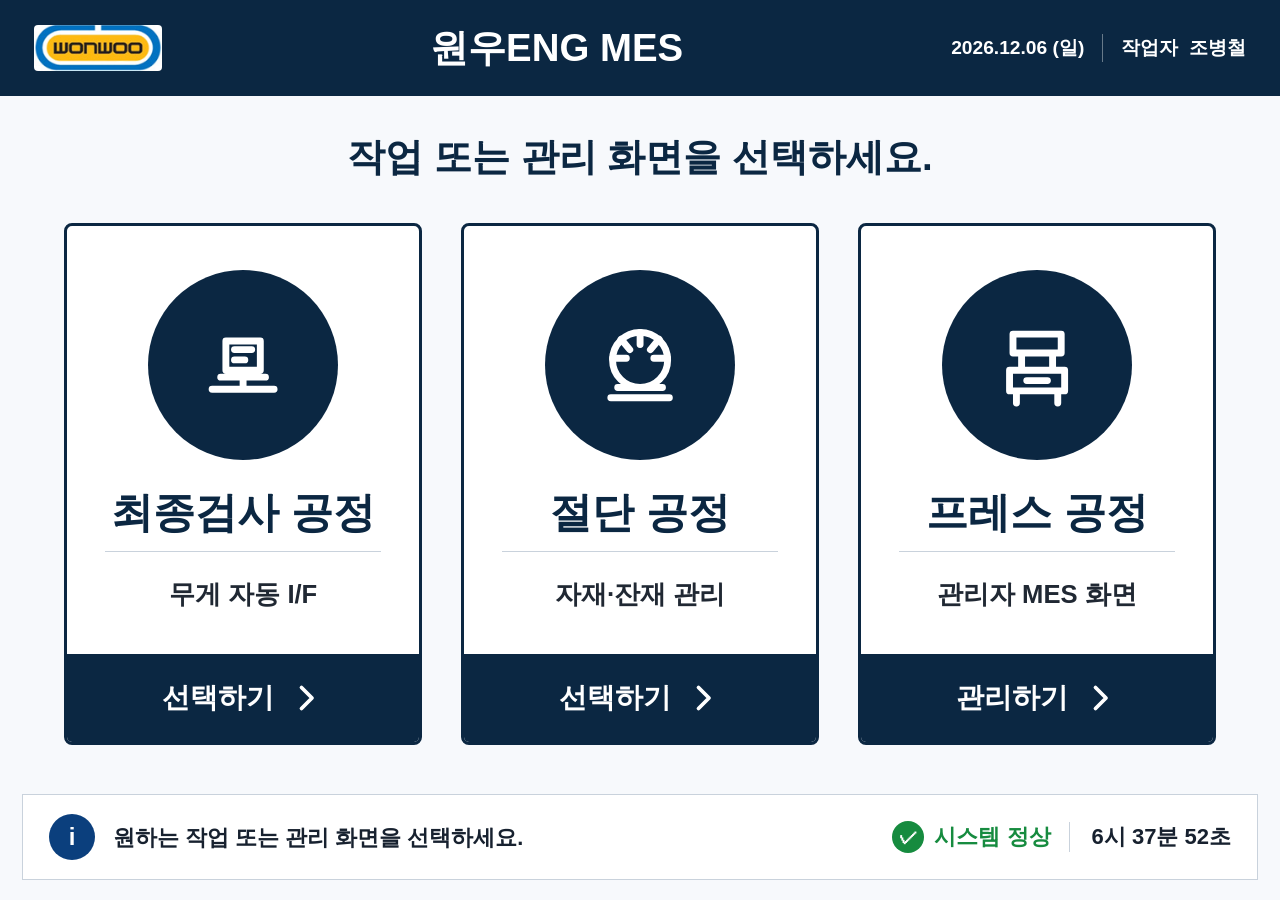
==== commit ac96f128: "Convert press screen to admin MES dashboard" ====
--- a/index.html
+++ b/index.html
@@ -3,7 +3,7 @@
   <head>
     <meta charset="UTF-8" />
     <meta name="viewport" content="width=device-width, initial-scale=1.0" />
-    <title>원우ENG MES POP - 공정 선택</title>
+    <title>원우ENG MES - 화면 선택</title>
     <link rel="stylesheet" href="./process-select.css" />
     <link rel="stylesheet" href="./operator.css" />
   </head>
@@ -13,14 +13,14 @@
         <div class="company-brand">
           <img class="company-ci" src="./assets/wonwoo-ci.jpg" alt="원우ENG CI" />
         </div>
-        <h1>원우ENG MES POP</h1>
+        <h1>원우ENG MES</h1>
         <div class="header-info">
           <span id="todayText">오늘 날짜</span><i aria-hidden="true"></i><span>작업자&nbsp; <b data-operator-name>조병철</b></span>
         </div>
       </header>
 
       <section class="process-content" aria-labelledby="processTitle">
-        <h2 id="processTitle">작업할 공정을 선택하세요.</h2>
+        <h2 id="processTitle">작업 또는 관리 화면을 선택하세요.</h2>
         <div class="process-grid">
           <a class="process-card inspection-card" href="./final-inspection.html">
             <span class="process-icon" aria-hidden="true">
@@ -44,15 +44,15 @@
               <svg viewBox="0 0 64 64"><path d="M18 14h28v11H18zM23 25v10M41 25v10M16 35h32v12H16zM20 47v7M44 47v7M26 41h12" /></svg>
             </span>
             <strong>프레스 공정</strong>
-            <span class="process-description">성형·타발 실적 관리</span>
-            <span class="select-action">선택하기 <svg viewBox="0 0 24 24" aria-hidden="true"><path d="m9 5 7 7-7 7" /></svg></span>
+            <span class="process-description">관리자 MES 화면</span>
+            <span class="select-action">관리하기 <svg viewBox="0 0 24 24" aria-hidden="true"><path d="m9 5 7 7-7 7" /></svg></span>
           </a>
         </div>
       </section>
 
       <footer class="system-strip">
         <div class="guide-icon" aria-hidden="true">i</div>
-        <strong>원하는 공정을 선택하여 작업을 시작하세요.</strong>
+        <strong>원하는 작업 또는 관리 화면을 선택하세요.</strong>
         <div class="system-status"><span aria-hidden="true">✓</span> 시스템 정상</div>
         <time id="clockText">--:--:--</time>
       </footer>
@@ -62,4 +62,3 @@
   </body>
 </html>
 
-
